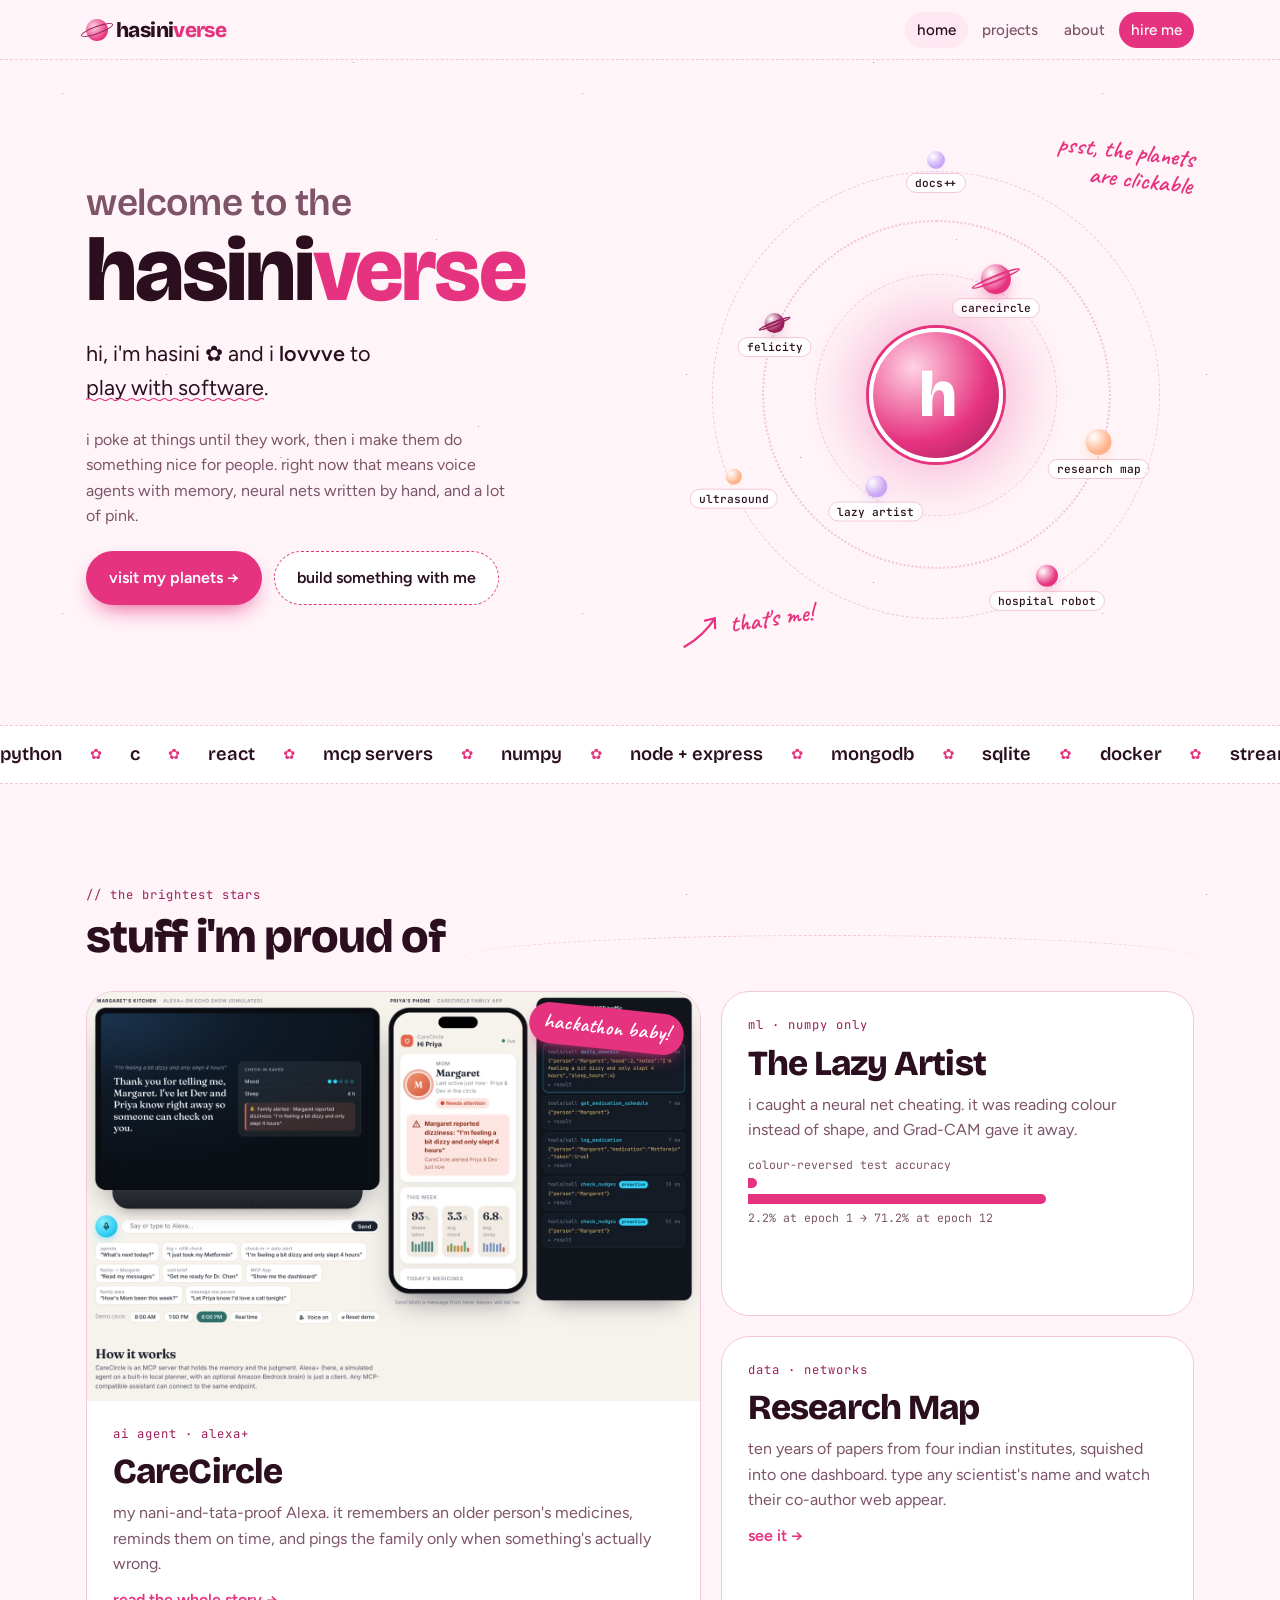
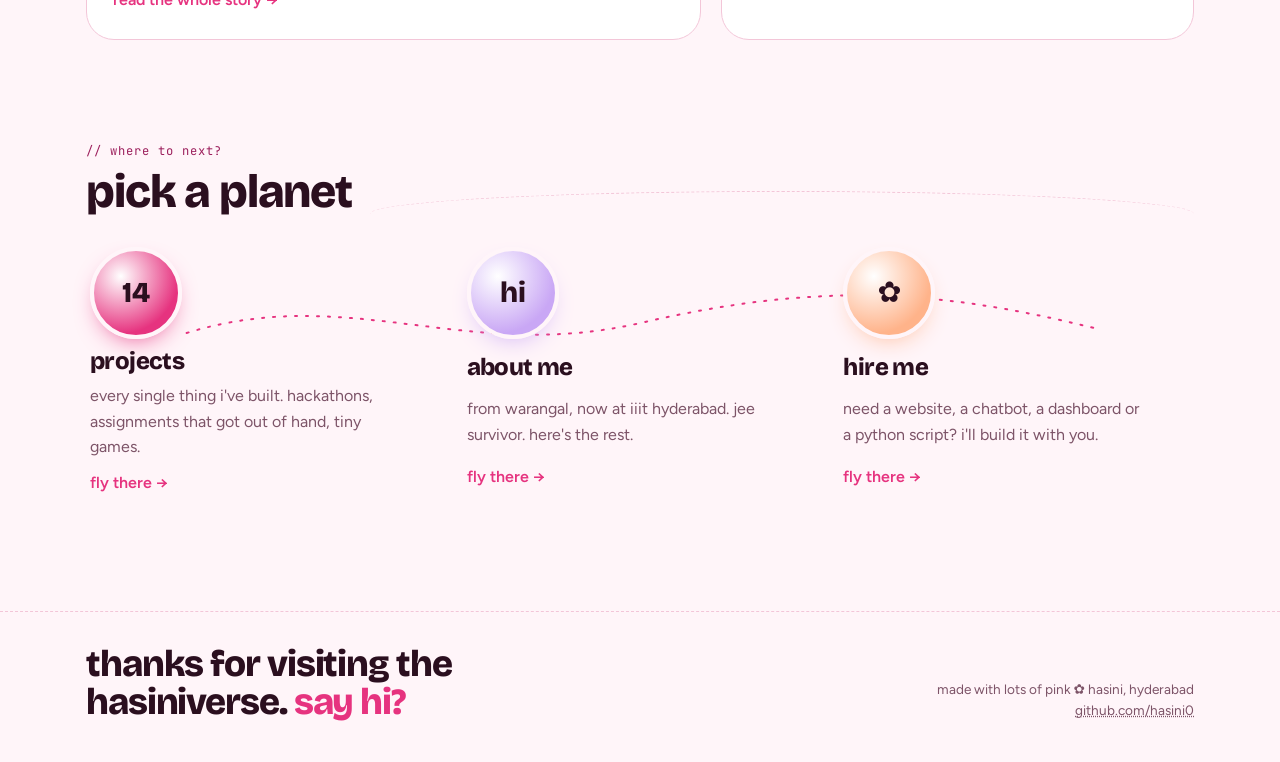
==== index.html @ fe134f6e "hasiniverse ✿" ====
<!doctype html>
<html lang="en">
<head>
<meta charset="utf-8">
<meta name="viewport" content="width=device-width, initial-scale=1">
<title>Hasiniverse</title>
<meta name="description" content="welcome to the hasiniverse. Hasini Dandapanthula, a CS student at IIIT Hyderabad who loves to play with software.">
<link rel="preconnect" href="https://fonts.googleapis.com">
<link rel="preconnect" href="https://fonts.gstatic.com" crossorigin>
<link rel="stylesheet" href="https://fonts.googleapis.com/css2?family=Bricolage+Grotesque:opsz,wght@12..96,400;12..96,600;12..96,800&family=Caveat:wght@600&family=Figtree:wght@400;500;600&family=JetBrains+Mono:wght@400;500&display=swap">
<link rel="stylesheet" href="style.css">
<style>
.hero { overflow-x: clip; }
.hero .wrap {
  display: grid; grid-template-columns: 1.05fr 1fr; gap: clamp(24px, 4vw, 56px); align-items: center;
  padding-block: clamp(36px, 6vw, 80px) clamp(40px, 6vw, 72px);
}
.hero-copy { display: grid; gap: 22px; min-width: 0; }
.hello { display: inline-flex; align-items: center; gap: 10px; width: fit-content; font-family: var(--mono); font-size: .82rem; color: var(--muted);
  padding: 6px 14px 6px 8px; border-radius: 999px; border: 1.5px dashed var(--line); background: var(--surface); }
.hello .dot { width: 9px; height: 9px; border-radius: 50%; background: var(--ok); animation: ping 2.2s infinite; }
@keyframes ping { 0% { box-shadow: 0 0 0 0 color-mix(in srgb, var(--ok) 55%, transparent); } 80%, 100% { box-shadow: 0 0 0 9px transparent; } }
.hero h1 { font-size: var(--step-4); font-weight: 800; line-height: .95; }
.hero h1 .small { display: block; font-size: .42em; font-weight: 600; letter-spacing: -.01em; color: var(--muted); margin-bottom: .2em; }
.hero h1 .verse { color: var(--pink); }
.lede { font-size: clamp(1.1rem, 1rem + .5vw, 1.35rem); max-width: 30ch; }
.lede b { font-weight: 600; }
.sub { color: var(--muted); max-width: 42ch; }

/* orbit system */
.orbit-wrap { position: relative; padding: 34px; min-width: 0; }
.orbit-sys { position: relative; width: 100%; max-width: 500px; aspect-ratio: 1; margin-inline: auto; }
.orbit-sys::before { content: ""; position: absolute; inset: 20%; border-radius: 50%; background: radial-gradient(closest-side, var(--glow), transparent); }
.ring { position: absolute; border-radius: 50%; border: 1.5px dashed var(--line); animation: spin var(--dur) linear infinite; }
.r1 { inset: 23%; --dur: 26s; }
.r2 { inset: 11%; --dur: 44s; border-style: dotted; border-width: 2px; }
.r3 { inset: 0; --dur: 70s; }
@keyframes spin { to { transform: rotate(360deg); } }
.planet { position: absolute; inset: 0; transform: rotate(var(--a)); pointer-events: none; }
.pl { position: absolute; left: 50%; top: 0; transform: translate(-50%, -50%) rotate(calc(-1 * var(--a))); pointer-events: auto; text-decoration: none; }
.pl-in { display: flex; flex-direction: column; align-items: center; gap: 4px; animation: spin var(--dur) linear infinite reverse; }
.ball { width: var(--s, 26px); height: var(--s, 26px); border-radius: 50%; background: radial-gradient(circle at 32% 30%, var(--surface), var(--c) 62%); box-shadow: 0 6px 16px -6px var(--c); transition: transform .25s; position: relative; }
.ball.saturn::after { content: ""; position: absolute; inset: 38% -36%; border: 2px solid var(--c); border-radius: 50%; transform: rotate(-22deg); }
.pl b { font: 500 .7rem var(--mono); background: var(--surface); color: var(--ink); padding: 2px 8px; border-radius: 99px; border: 1px solid var(--line); white-space: nowrap; transition: background .2s, color .2s; }
.pl:hover .ball, .pl:focus-visible .ball { transform: scale(1.25); }
.pl:hover b, .pl:focus-visible b { background: var(--pink); color: var(--pink-ink); border-color: var(--pink); }
.orbit-sys:hover .ring, .orbit-sys:hover .pl-in, .orbit-sys:focus-within .ring, .orbit-sys:focus-within .pl-in { animation-play-state: paused; }
.sun { position: absolute; inset: 35%; border-radius: 50%; overflow: hidden; border: 4px solid var(--surface); box-shadow: 0 0 0 3px var(--pink), 0 0 50px 8px var(--glow); }
.sun { display: grid; place-items: center; background: radial-gradient(circle at 32% 28%, var(--soft), var(--pink) 60%, var(--berry)); }
.sun span { font-family: var(--display); font-weight: 800; font-size: clamp(2.4rem, 1.6rem + 3vw, 4rem); color: var(--pink-ink); line-height: 1; letter-spacing: -.04em; }
.note-sun { position: absolute; left: 0; bottom: 2%; transform: rotate(-8deg); }
.note-sun svg { width: 46px; height: 34px; display: inline-block; vertical-align: middle; color: var(--pink); }
.note-click { position: absolute; right: 0; top: 0; transform: rotate(7deg); text-align: right; }
@media (max-width: 900px) {
  .hero .wrap { grid-template-columns: 1fr; }
  .orbit-wrap { padding: 30px 8px; }
}

/* featured */
.feat { display: grid; grid-template-columns: 1.3fr 1fr; grid-template-rows: auto auto; gap: 20px; }
.fcard {
  position: relative; background: var(--surface); border: 1.5px solid var(--line); border-radius: 28px; overflow: hidden;
  text-decoration: none; display: grid; transition: transform .3s, border-color .3s, box-shadow .3s; min-width: 0;
}
.fcard:hover { transform: translateY(-4px) rotate(-.4deg); border-color: var(--pink); box-shadow: var(--shadow); }
.fcard .txt { padding: 24px 26px 26px; display: grid; gap: 10px; align-content: start; }
.fcard h3 { font-size: clamp(1.5rem, 1.1rem + 1.4vw, 2.2rem); font-weight: 800; }
.fcard p { color: var(--muted); }
.fcard .go { font-weight: 600; color: var(--pink); }
.fcard.big { grid-row: span 2; }
.fcard.big .pic { aspect-ratio: 3 / 2; background: var(--sunk); overflow: hidden; max-width: 100%; }
.fcard.big .pic img { width: 100%; height: 100%; object-fit: cover; object-position: top; transition: transform .6s; }
.fcard.big:hover .pic img { transform: scale(1.03); }
.sticker {
  position: absolute; top: 16px; right: 16px; z-index: 2; background: var(--pink); color: var(--pink-ink);
  font-family: var(--hand); font-size: 1.35rem; font-weight: 600; padding: 2px 14px 4px; border-radius: 999px; transform: rotate(6deg);
  box-shadow: 0 8px 18px -8px var(--pink);
}
.mini-bars { display: grid; gap: 6px; margin-top: 4px; }
.mini-bars div { height: 10px; border-radius: 0 6px 6px 0; background: var(--pink); }
.mini-bars div:nth-child(odd) { background: var(--soft); }
.mini-bars span { font: .72rem var(--mono); color: var(--muted); }
@media (max-width: 820px) { .feat { grid-template-columns: 1fr; } .fcard.big { grid-row: auto; } }

/* map of pages: three stops joined by a dashed path */
.map { position: relative; display: grid; grid-template-columns: repeat(3, 1fr); gap: 22px; }
.map svg.path { position: absolute; left: 8%; right: 8%; top: 46px; width: 84%; height: 60px; color: var(--pink); pointer-events: none; }
.stop { position: relative; display: grid; gap: 10px; justify-items: start; text-decoration: none; padding: 0 4px; }
.stop .orb { width: 92px; height: 92px; border-radius: 50%; display: grid; place-items: center; font-family: var(--display); font-weight: 800; font-size: 1.8rem;
  background: radial-gradient(circle at 32% 30%, var(--surface), var(--c) 70%); color: var(--ink); border: 4px solid var(--bg); box-shadow: 0 10px 26px -12px var(--c); transition: transform .3s; }
.stop:hover .orb { transform: scale(1.08) rotate(-6deg); }
.stop h3 { font-size: 1.5rem; font-weight: 800; }
.stop p { color: var(--muted); max-width: 30ch; }
.stop .go { font-weight: 600; color: var(--pink); }
@media (max-width: 760px) { .map { grid-template-columns: 1fr; } .map svg.path { display: none; } .stop { grid-template-columns: 92px 1fr; column-gap: 18px; align-items: center; } .stop .orb { grid-row: span 3; } }
</style>
</head>
<body>

<header class="nav">
  <div class="wrap">
    <a class="logo" href="index.html"><span class="logo-orb" aria-hidden="true"></span><span class="lt">hasini<b>verse</b></span></a>
    <nav aria-label="Main">
      <a class="home-link" href="index.html" aria-current="page">home</a>
      <a href="projects.html">projects</a>
      <a href="about.html">about</a>
      <a class="hire" href="hire.html">hire me</a>
    </nav>
  </div>
</header>

<main>
  <section class="hero">
    <div class="wrap">
      <div class="hero-copy">
        <h1 class="rise d1"><span class="small">welcome to the</span>hasini<span class="verse">verse</span></h1>
        <p class="lede rise d2">hi, i'm hasini ✿ and i <b>lovvve</b> to <span class="squiggle">play with software</span>.</p>
        <p class="sub rise d3">i poke at things until they work, then i make them do something nice for people. right now that means voice agents with memory, neural nets written by hand, and a lot of pink.</p>
        <div class="ctas rise d3">
          <a class="btn btn-primary" href="projects.html">visit my planets →</a>
          <a class="btn btn-ghost" href="hire.html">build something with me</a>
        </div>
      </div>

      <div class="orbit-wrap">
        <div class="orbit-sys" aria-label="Orbit map of my projects. Each planet links to a project.">
          <div class="ring r1">
            <div class="planet" style="--a: 30deg"><a class="pl" href="carecircle.html"><span class="pl-in"><i class="ball saturn" style="--c: var(--pink); --s: 30px"></i><b>carecircle</b></span></a></div>
            <div class="planet" style="--a: 210deg"><a class="pl" href="projects.html#lazy-artist"><span class="pl-in"><i class="ball" style="--c: var(--lilac); --s: 22px"></i><b>lazy artist</b></span></a></div>
          </div>
          <div class="ring r2">
            <div class="planet" style="--a: 110deg"><a class="pl" href="projects.html#research-map"><span class="pl-in"><i class="ball" style="--c: var(--peach); --s: 26px"></i><b>research map</b></span></a></div>
            <div class="planet" style="--a: 290deg"><a class="pl" href="projects.html#felicity"><span class="pl-in"><i class="ball saturn" style="--c: var(--berry); --s: 20px"></i><b>felicity</b></span></a></div>
          </div>
          <div class="ring r3">
            <div class="planet" style="--a: 0deg"><a class="pl" href="projects.html#docs"><span class="pl-in"><i class="ball" style="--c: var(--lilac); --s: 18px"></i><b>docs++</b></span></a></div>
            <div class="planet" style="--a: 150deg"><a class="pl" href="projects.html#hospital-robot"><span class="pl-in"><i class="ball" style="--c: var(--pink); --s: 22px"></i><b>hospital robot</b></span></a></div>
            <div class="planet" style="--a: 245deg"><a class="pl" href="projects.html#ultrasound"><span class="pl-in"><i class="ball" style="--c: var(--peach); --s: 16px"></i><b>ultrasound</b></span></a></div>
          </div>
          <div class="sun" aria-hidden="true"><span>h</span></div>
        </div>
        <p class="hand note-click">psst, the planets<br>are clickable</p>
        <p class="hand note-sun"><svg viewBox="0 0 46 34" fill="none" stroke="currentColor" stroke-width="2.2" stroke-linecap="round" aria-hidden="true"><path d="M4 30 C 14 26, 26 20, 38 6"/><path d="M28 7 L 38 6 L 37 16"/></svg> that's me!</p>
      </div>
    </div>
  </section>

  <div class="marquee" aria-label="Things I play with">
    <div class="marquee-track">
      <span>python</span><span>c</span><span>react</span><span>mcp servers</span><span>numpy</span><span>node + express</span><span>mongodb</span><span>sqlite</span><span>docker</span><span>streamlit</span><span>amazon bedrock</span><span>grad-cam</span><span>q-learning</span><span>sockets</span>
      <span>python</span><span>c</span><span>react</span><span>mcp servers</span><span>numpy</span><span>node + express</span><span>mongodb</span><span>sqlite</span><span>docker</span><span>streamlit</span><span>amazon bedrock</span><span>grad-cam</span><span>q-learning</span><span>sockets</span>
    </div>
  </div>

  <section class="sec">
    <div class="wrap">
      <div class="sec-head">
        <span class="eyebrow">// the brightest stars</span>
        <h2>stuff i'm proud of</h2>
      </div>
      <div class="feat">
        <a class="fcard big" href="carecircle.html">
          <span class="sticker">hackathon baby!</span>
          <div class="pic"><img src="assets/2-auto-alert-family.jpg" alt="CareCircle: Alexa simulator next to a family phone showing an urgent alert"></div>
          <div class="txt">
            <span class="eyebrow">ai agent · alexa+</span>
            <h3>CareCircle</h3>
            <p>my nani-and-tata-proof Alexa. it remembers an older person's medicines, reminds them on time, and pings the family only when something's actually wrong.</p>
            <span class="go">read the whole story →</span>
          </div>
        </a>
        <a class="fcard" href="projects.html#lazy-artist">
          <div class="txt">
            <span class="eyebrow">ml · numpy only</span>
            <h3>The Lazy Artist</h3>
            <p>i caught a neural net cheating. it was reading colour instead of shape, and Grad-CAM gave it away.</p>
            <div class="mini-bars" aria-label="Accuracy on colour-reversed test: 2.2% at epoch 1, 71.2% at epoch 12">
              <span>colour-reversed test accuracy</span>
              <div style="width: 2.2%; min-width: 4px; background: var(--pink)"></div>
              <div style="width: 71.2%; background: var(--pink)"></div>
              <span>2.2% at epoch 1 → 71.2% at epoch 12</span>
            </div>
          </div>
        </a>
        <a class="fcard" href="projects.html#research-map">
          <div class="txt">
            <span class="eyebrow">data · networks</span>
            <h3>Research Map</h3>
            <p>ten years of papers from four indian institutes, squished into one dashboard. type any scientist's name and watch their co-author web appear.</p>
            <span class="go">see it →</span>
          </div>
        </a>
      </div>
    </div>
  </section>

  <section class="sec">
    <div class="wrap">
      <div class="sec-head">
        <span class="eyebrow">// where to next?</span>
        <h2>pick a planet</h2>
      </div>
      <div class="map">
        <svg class="path" viewBox="0 0 800 60" preserveAspectRatio="none" aria-hidden="true"><path d="M10 40 C 150 -10, 250 70, 400 30 S 650 -5, 790 35" fill="none" stroke="currentColor" stroke-width="2" stroke-dasharray="2 9" stroke-linecap="round" vector-effect="non-scaling-stroke"/></svg>
        <a class="stop" href="projects.html">
          <span class="orb" style="--c: var(--pink)">14</span>
          <h3>projects</h3>
          <p>every single thing i've built. hackathons, assignments that got out of hand, tiny games.</p>
          <span class="go">fly there →</span>
        </a>
        <a class="stop" href="about.html">
          <span class="orb" style="--c: var(--lilac)">hi</span>
          <h3>about me</h3>
          <p>from warangal, now at iiit hyderabad. jee survivor. here's the rest.</p>
          <span class="go">fly there →</span>
        </a>
        <a class="stop" href="hire.html">
          <span class="orb" style="--c: var(--peach)">✿</span>
          <h3>hire me</h3>
          <p>need a website, a chatbot, a dashboard or a python script? i'll build it with you.</p>
          <span class="go">fly there →</span>
        </a>
      </div>
    </div>
  </section>
</main>

<footer class="foot">
  <div class="wrap">
    <p class="foot-big">thanks for visiting the hasiniverse. <a href="hire.html">say hi?</a></p>
    <small>made with lots of pink ✿ hasini, hyderabad<br><a href="https://github.com/hasini0" target="_blank" rel="noopener">github.com/hasini0</a></small>
  </div>
</footer>
<script src="site.js"></script>
</body>
</html>
---- style.css ----
/* hasiniverse: a pink little galaxy. Orbits, dashed paths, squiggles and handwritten notes stand in for plain rules and boxes. */
:root {
  --bg: #fff5f9;
  --surface: #ffffff;
  --sunk: #ffe8f1;
  --ink: #2b0f1f;
  --muted: #7d5468;
  --line: #f3c6d8;
  --pink: #e6337f;
  --pink-ink: #ffffff;
  --berry: #9c1f5c;
  --soft: #ffd3e4;
  --lilac: #c9a7f5;
  --peach: #ffb38a;
  --glow: rgba(230, 51, 127, .2);
  --ok: #1f8a5b;
  --warn: #c2410c;
  --shadow: 0 1px 2px rgba(43, 15, 31, .05), 0 14px 34px -14px rgba(156, 31, 92, .28);

  --display: "Bricolage Grotesque", "Avenir Next", "Segoe UI", system-ui, sans-serif;
  --body: "Figtree", "Helvetica Neue", "Segoe UI", system-ui, sans-serif;
  --mono: "JetBrains Mono", ui-monospace, "SF Mono", Menlo, monospace;
  --hand: "Caveat", "Bradley Hand", "Segoe Print", cursive;

  --step-1: 1.2rem;
  --step-3: clamp(1.9rem, 1.3rem + 2.4vw, 2.9rem);
  --step-4: clamp(2.7rem, 1.4rem + 5.6vw, 5.6rem);
  --wrap: 1140px;
  --squiggle: url("data:image/svg+xml,%3Csvg xmlns='http://www.w3.org/2000/svg' width='24' height='8' viewBox='0 0 24 8'%3E%3Cpath d='M0 4 Q6 0 12 4 T24 4' fill='none' stroke='black' stroke-width='2.2' stroke-linecap='round'/%3E%3C/svg%3E");
}
@media (prefers-color-scheme: dark) {
  :root:not([data-theme="light"]) {
    --bg: #160912; --surface: #22101b; --sunk: #2e1424; --ink: #fbe8f0; --muted: #c99ab0; --line: #4a2139;
    --pink: #ff5c9e; --pink-ink: #22070f; --berry: #ff9cc4; --soft: #4b1934; --lilac: #b493ec; --peach: #ff9f73;
    --glow: rgba(255, 92, 158, .2); --ok: #4ade9a; --warn: #fb923c;
    --shadow: 0 1px 2px rgba(0,0,0,.3), 0 18px 40px -18px rgba(0,0,0,.7);
    color-scheme: dark;
  }
}
:root[data-theme="dark"] {
  --bg: #160912; --surface: #22101b; --sunk: #2e1424; --ink: #fbe8f0; --muted: #c99ab0; --line: #4a2139;
  --pink: #ff5c9e; --pink-ink: #22070f; --berry: #ff9cc4; --soft: #4b1934; --lilac: #b493ec; --peach: #ff9f73;
  --glow: rgba(255, 92, 158, .2); --ok: #4ade9a; --warn: #fb923c;
  --shadow: 0 1px 2px rgba(0,0,0,.3), 0 18px 40px -18px rgba(0,0,0,.7);
  color-scheme: dark;
}

* { box-sizing: border-box; }
html { scroll-behavior: smooth; }
body {
  margin: 0; background: var(--bg); color: var(--ink); font-family: var(--body); font-size: 1rem; line-height: 1.6;
  -webkit-font-smoothing: antialiased; overflow-x: hidden;
}
body::before { content: ""; position: fixed; inset: 0 0 auto; height: env(safe-area-inset-top, 0px); z-index: 20; background: var(--bg); }
/* faint starfield behind everything */
body::after {
  content: ""; position: fixed; inset: 0; z-index: -1; pointer-events: none; opacity: .55;
  background-image:
    radial-gradient(1.4px 1.4px at 12% 18%, var(--pink) 50%, transparent 51%),
    radial-gradient(1px 1px at 68% 12%, var(--berry) 50%, transparent 51%),
    radial-gradient(1.2px 1.2px at 84% 46%, var(--pink) 50%, transparent 51%),
    radial-gradient(1px 1px at 32% 72%, var(--berry) 50%, transparent 51%),
    radial-gradient(1.4px 1.4px at 54% 88%, var(--pink) 50%, transparent 51%),
    radial-gradient(1px 1px at 92% 82%, var(--berry) 50%, transparent 51%);
  background-size: 520px 520px;
}
a { color: inherit; }
img { max-width: 100%; display: block; }
h1, h2, h3 { font-family: var(--display); line-height: 1.02; margin: 0; text-wrap: balance; letter-spacing: -.025em; }
p { margin: 0; }
:focus-visible { outline: 3px solid var(--pink); outline-offset: 3px; border-radius: 8px; }

.wrap {
  max-width: var(--wrap); margin: 0 auto;
  padding-left: max(16px, env(safe-area-inset-left, 0px));
  padding-right: max(16px, env(safe-area-inset-right, 0px));
}
.eyebrow { font-family: var(--mono); font-size: .76rem; letter-spacing: .08em; text-transform: lowercase; color: var(--berry); }
.hand { font-family: var(--hand); font-size: 1.55rem; line-height: 1.1; color: var(--pink); font-weight: 600; }
.muted { color: var(--muted); }

/* squiggly underline, drawn with a mask so it follows the theme */
.squiggle { position: relative; white-space: nowrap; }
.squiggle::after {
  content: ""; position: absolute; left: 0; right: 0; bottom: -.12em; height: .3em;
  background: var(--pink); -webkit-mask: var(--squiggle) repeat-x left center / .5em .3em; mask: var(--squiggle) repeat-x left center / .5em .3em;
}
/* hand-drawn circle around a word */
.circled { position: relative; display: inline-block; padding: 0 .12em; }
.circled::before {
  content: ""; position: absolute; inset: -.08em -.18em -.04em -.14em; border: 2.5px solid var(--pink);
  border-radius: 55% 45% 52% 48% / 60% 50% 50% 40%; transform: rotate(-3deg); pointer-events: none;
}

/* Nav */
.nav {
  position: sticky; top: env(safe-area-inset-top, 0px); z-index: 19;
  background: color-mix(in srgb, var(--bg) 84%, transparent);
  backdrop-filter: blur(12px); -webkit-backdrop-filter: blur(12px);
}
.nav::after { content: ""; position: absolute; left: 0; right: 0; bottom: 0; border-bottom: 1.5px dashed var(--line); }
.nav .wrap { display: flex; align-items: center; justify-content: space-between; gap: 12px; padding-block: 12px; }
.logo { display: inline-flex; align-items: center; gap: 8px; font-family: var(--display); font-weight: 800; font-size: 1.3rem; text-decoration: none; letter-spacing: -.03em; }
.logo-orb { width: 22px; height: 22px; border-radius: 50%; background: radial-gradient(circle at 35% 35%, var(--soft), var(--pink) 70%); position: relative; flex: none; }
.logo-orb::after { content: ""; position: absolute; inset: 7px -6px; border: 1.5px solid var(--berry); border-radius: 50%; transform: rotate(-20deg); }
.logo b { color: var(--pink); font-weight: inherit; }
.nav nav { display: flex; gap: 2px; flex-wrap: wrap; justify-content: flex-end; }
.nav nav a {
  text-decoration: none; font-weight: 500; font-size: .95rem; padding: 6px 12px; border-radius: 999px; color: var(--muted);
  transition: background .2s, color .2s;
}
.nav nav a:hover { background: var(--sunk); color: var(--ink); }
.nav nav a[aria-current="page"] { color: var(--ink); background: var(--sunk); }
.nav nav a.hire { background: var(--pink); color: var(--pink-ink); }
.nav nav a.hire:hover { background: var(--berry); }
@media (max-width: 560px) {
  .nav nav a { padding: 6px 9px; font-size: .88rem; }
  .logo { font-size: 1.1rem; }
}
@media (max-width: 420px) { .nav nav a.home-link { display: none; } }

/* Buttons */
.btn {
  display: inline-flex; align-items: center; gap: 8px; text-decoration: none; font-weight: 600; font-family: var(--body);
  padding: 13px 22px; border-radius: 999px; border: 1.5px solid transparent; font-size: 1rem; cursor: pointer;
  transition: transform .2s, background .2s, border-color .2s;
}
.btn:hover { transform: translateY(-2px) rotate(-1deg); }
.btn-primary { background: var(--pink); color: var(--pink-ink); box-shadow: 0 10px 24px -10px var(--pink); }
.btn-primary:hover { background: var(--berry); }
.btn-ghost { border: 1.5px dashed var(--pink); background: var(--surface); color: var(--ink); }
.btn-ghost:hover { border-style: solid; }
.ctas { display: flex; gap: 12px; flex-wrap: wrap; align-items: center; }

/* Page header used by inner pages */
.page-head { padding-block: clamp(44px, 7vw, 88px) clamp(24px, 4vw, 40px); display: grid; gap: 16px; position: relative; }
.page-head h1 { font-size: var(--step-4); font-weight: 800; max-width: 15ch; }
.page-head p { font-size: var(--step-1); color: var(--muted); max-width: 44ch; }
.page-head .hand { color: var(--pink); font-size: 1.6rem; position: absolute; right: max(16px, env(safe-area-inset-right, 0px)); top: clamp(60px, 9vw, 110px); transform: rotate(6deg); max-width: 14ch; text-align: right; }
@media (max-width: 760px) { .page-head .hand { position: static; transform: rotate(-2deg); text-align: left; } }

/* Section heading with a dashed orbit path trailing off */
.sec { padding-block: clamp(56px, 8vw, 104px) 0; }
.sec-head { display: grid; gap: 8px; margin-bottom: 30px; }
.sec-head h2 { font-size: var(--step-3); font-weight: 800; display: flex; align-items: center; gap: 18px; }
.sec-head h2::after { content: ""; flex: 1; min-width: 40px; height: 22px; border-top: 1.5px dashed var(--line); border-radius: 50% 50% 0 0 / 100% 100% 0 0; margin-top: 18px; }
.sec-head p { color: var(--muted); font-size: 1.08rem; max-width: 52ch; }

/* Tags and chips */
.tags { display: flex; flex-wrap: wrap; gap: 6px; }
.tag { font-family: var(--mono); font-size: .72rem; padding: 3px 9px; border-radius: 999px; background: var(--sunk); color: var(--berry); }

/* Marquee */
.marquee { overflow: hidden; border-block: 1.5px dashed var(--line); background: var(--surface); }
.marquee-track { display: flex; gap: 28px; width: max-content; padding-block: 14px; animation: slide 40s linear infinite; font-family: var(--display); font-weight: 600; font-size: 1.15rem; }
.marquee-track span { display: inline-flex; align-items: center; gap: 28px; white-space: nowrap; }
.marquee-track span::after { content: "✿"; color: var(--pink); font-size: .9rem; }
@keyframes slide { to { transform: translateX(-50%); } }

/* Footer */
.foot { margin-top: clamp(64px, 9vw, 120px); position: relative; }
.foot::before { content: ""; position: absolute; left: 0; right: 0; top: 0; border-top: 1.5px dashed var(--line); }
.foot .wrap { padding-block: 34px 40px; display: flex; justify-content: space-between; align-items: flex-end; gap: 20px; flex-wrap: wrap; }
.foot-big { font-family: var(--display); font-weight: 800; font-size: clamp(1.5rem, 1rem + 2vw, 2.3rem); letter-spacing: -.03em; max-width: 18ch; line-height: 1.05; }
.foot-big a { color: var(--pink); text-decoration: none; }
.foot-big a:hover { text-decoration: underline wavy; text-underline-offset: 6px; }
.foot small { color: var(--muted); font-size: .85rem; display: block; text-align: right; }
.foot small a { text-decoration-style: dotted; }

/* Copy row */
.mailrow { display: flex; gap: 10px; flex-wrap: wrap; align-items: center; }
.mail { font-family: var(--mono); font-size: clamp(.82rem, .7rem + .5vw, 1rem); padding: 11px 16px; border-radius: 999px; background: var(--sunk); user-select: all; overflow-wrap: anywhere; }

/* Reveal: content is visible at rest; this only nudges it */
@media (prefers-reduced-motion: no-preference) {
  .rise { animation: rise .7s cubic-bezier(.2,.7,.2,1) both; }
  .rise.d1 { animation-delay: .08s; } .rise.d2 { animation-delay: .16s; } .rise.d3 { animation-delay: .24s; }
  @keyframes rise { from { transform: translateY(14px); } to { transform: none; } }
}
@media (prefers-reduced-motion: reduce) {
  *, *::before, *::after { animation: none !important; transition: none !important; scroll-behavior: auto !important; }
}
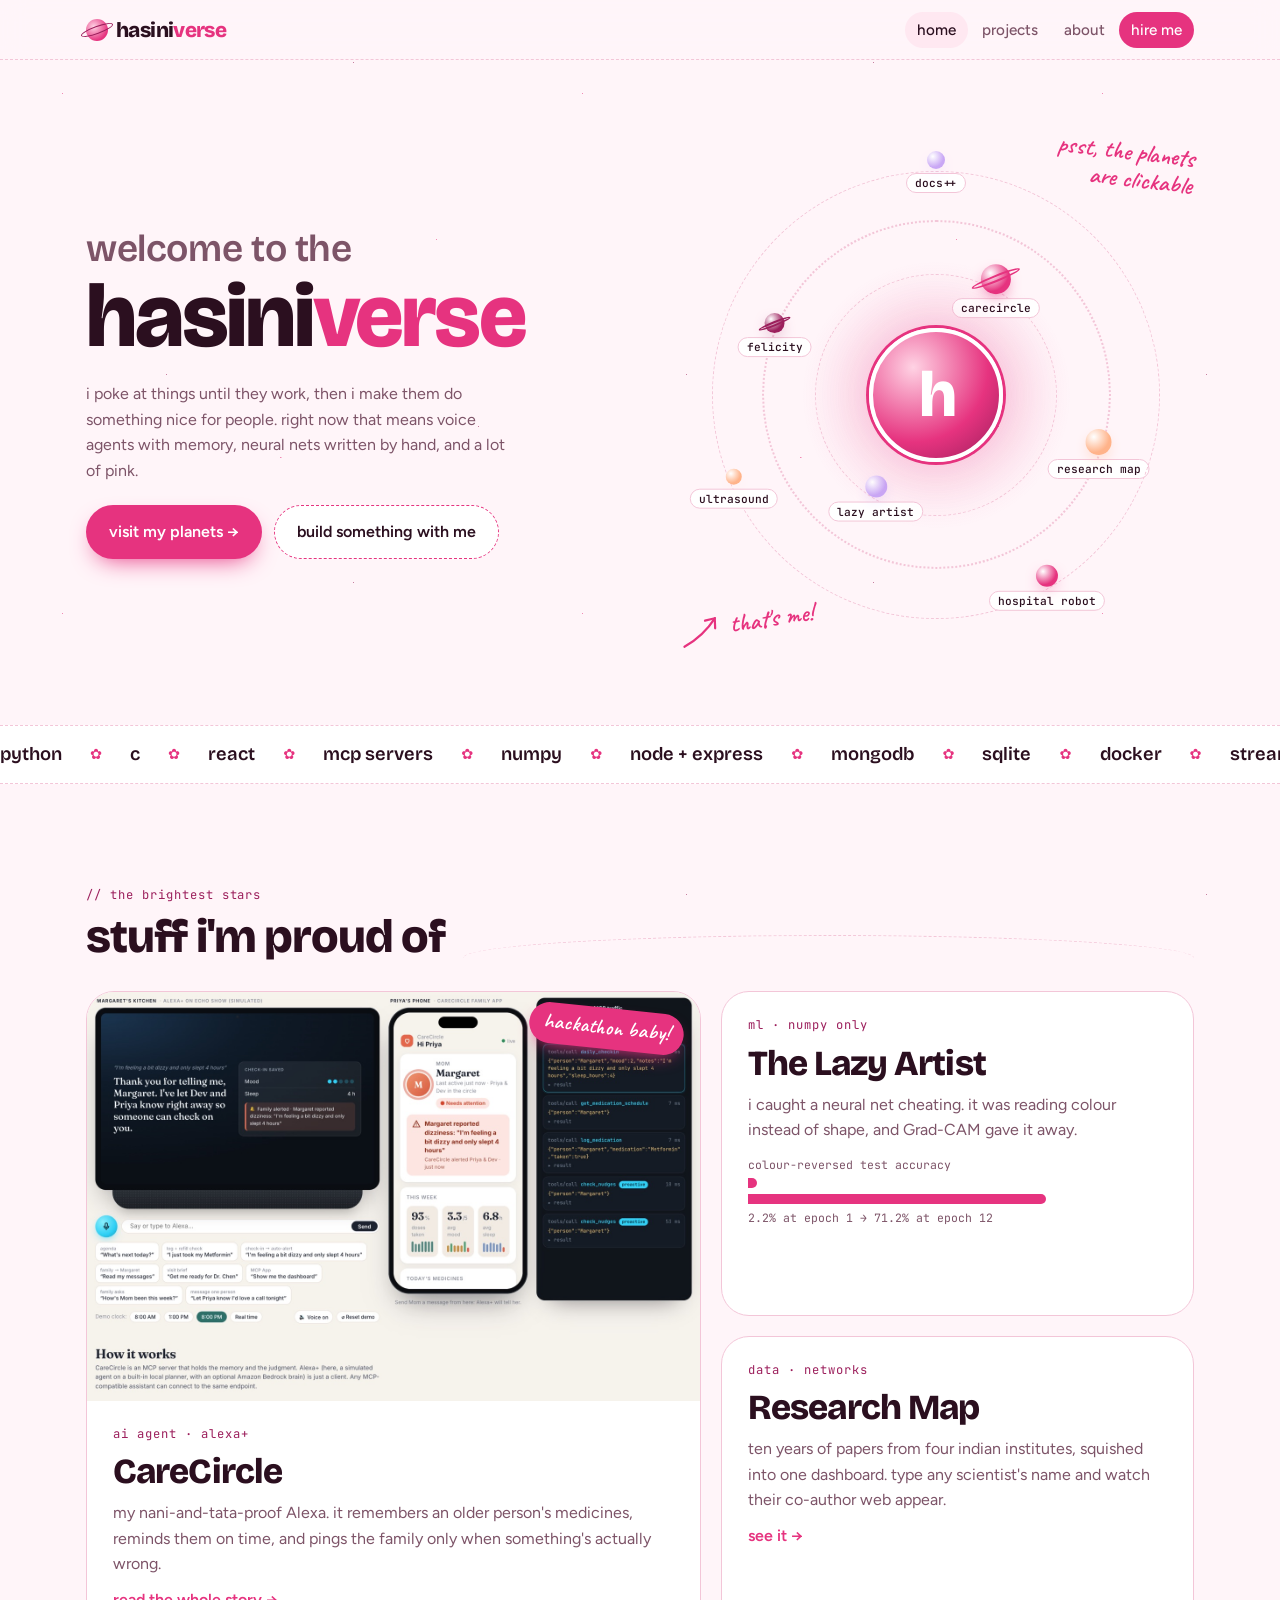
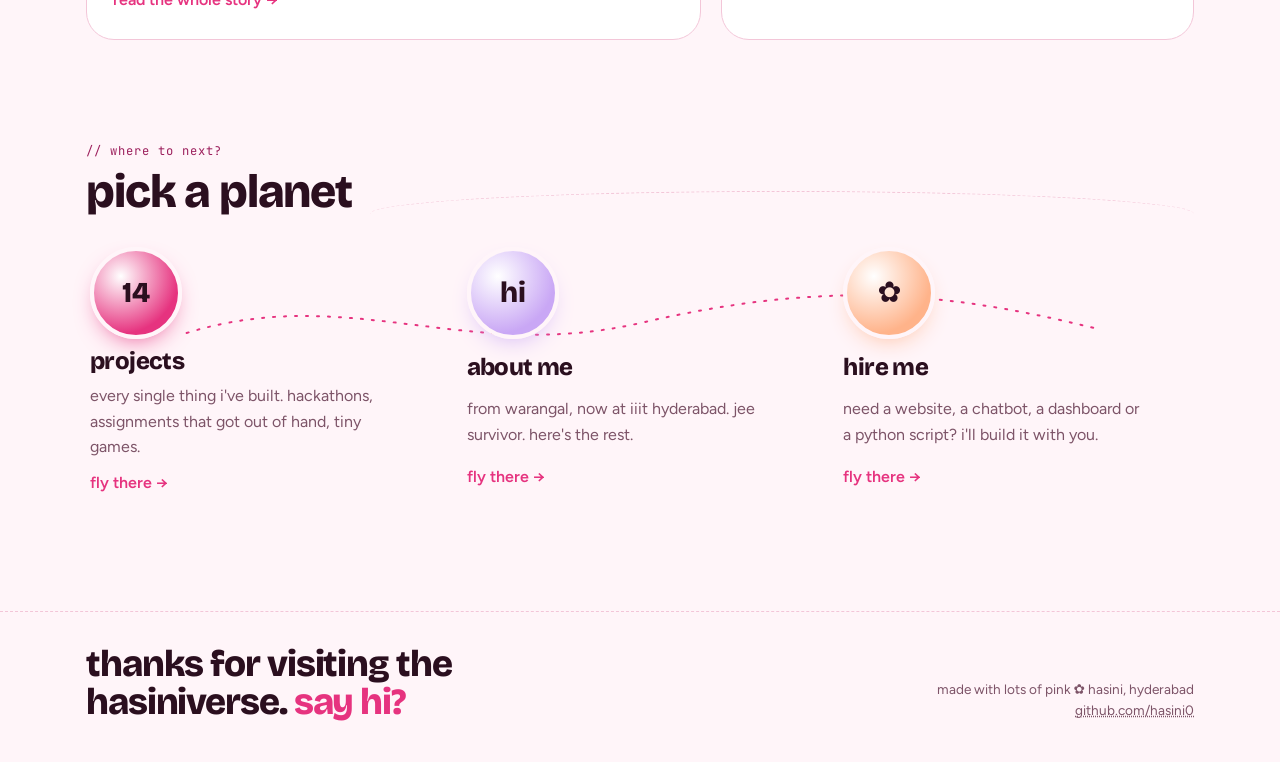
==== commit be34cea8: "remove tagline" ====
--- a/index.html
+++ b/index.html
@@ -4,7 +4,7 @@
 <meta charset="utf-8">
 <meta name="viewport" content="width=device-width, initial-scale=1">
 <title>Hasiniverse</title>
-<meta name="description" content="welcome to the hasiniverse. Hasini Dandapanthula, a CS student at IIIT Hyderabad who loves to play with software.">
+<meta name="description" content="welcome to the hasiniverse. Hasini Dandapanthula, a CS student at IIIT Hyderabad who builds AI agents, web apps and systems.">
 <link rel="preconnect" href="https://fonts.googleapis.com">
 <link rel="preconnect" href="https://fonts.gstatic.com" crossorigin>
 <link rel="stylesheet" href="https://fonts.googleapis.com/css2?family=Bricolage+Grotesque:opsz,wght@12..96,400;12..96,600;12..96,800&family=Caveat:wght@600&family=Figtree:wght@400;500;600&family=JetBrains+Mono:wght@400;500&display=swap">
@@ -114,7 +114,6 @@
     <div class="wrap">
       <div class="hero-copy">
         <h1 class="rise d1"><span class="small">welcome to the</span>hasini<span class="verse">verse</span></h1>
-        <p class="lede rise d2">hi, i'm hasini ✿ and i <b>lovvve</b> to <span class="squiggle">play with software</span>.</p>
         <p class="sub rise d3">i poke at things until they work, then i make them do something nice for people. right now that means voice agents with memory, neural nets written by hand, and a lot of pink.</p>
         <div class="ctas rise d3">
           <a class="btn btn-primary" href="projects.html">visit my planets →</a>
